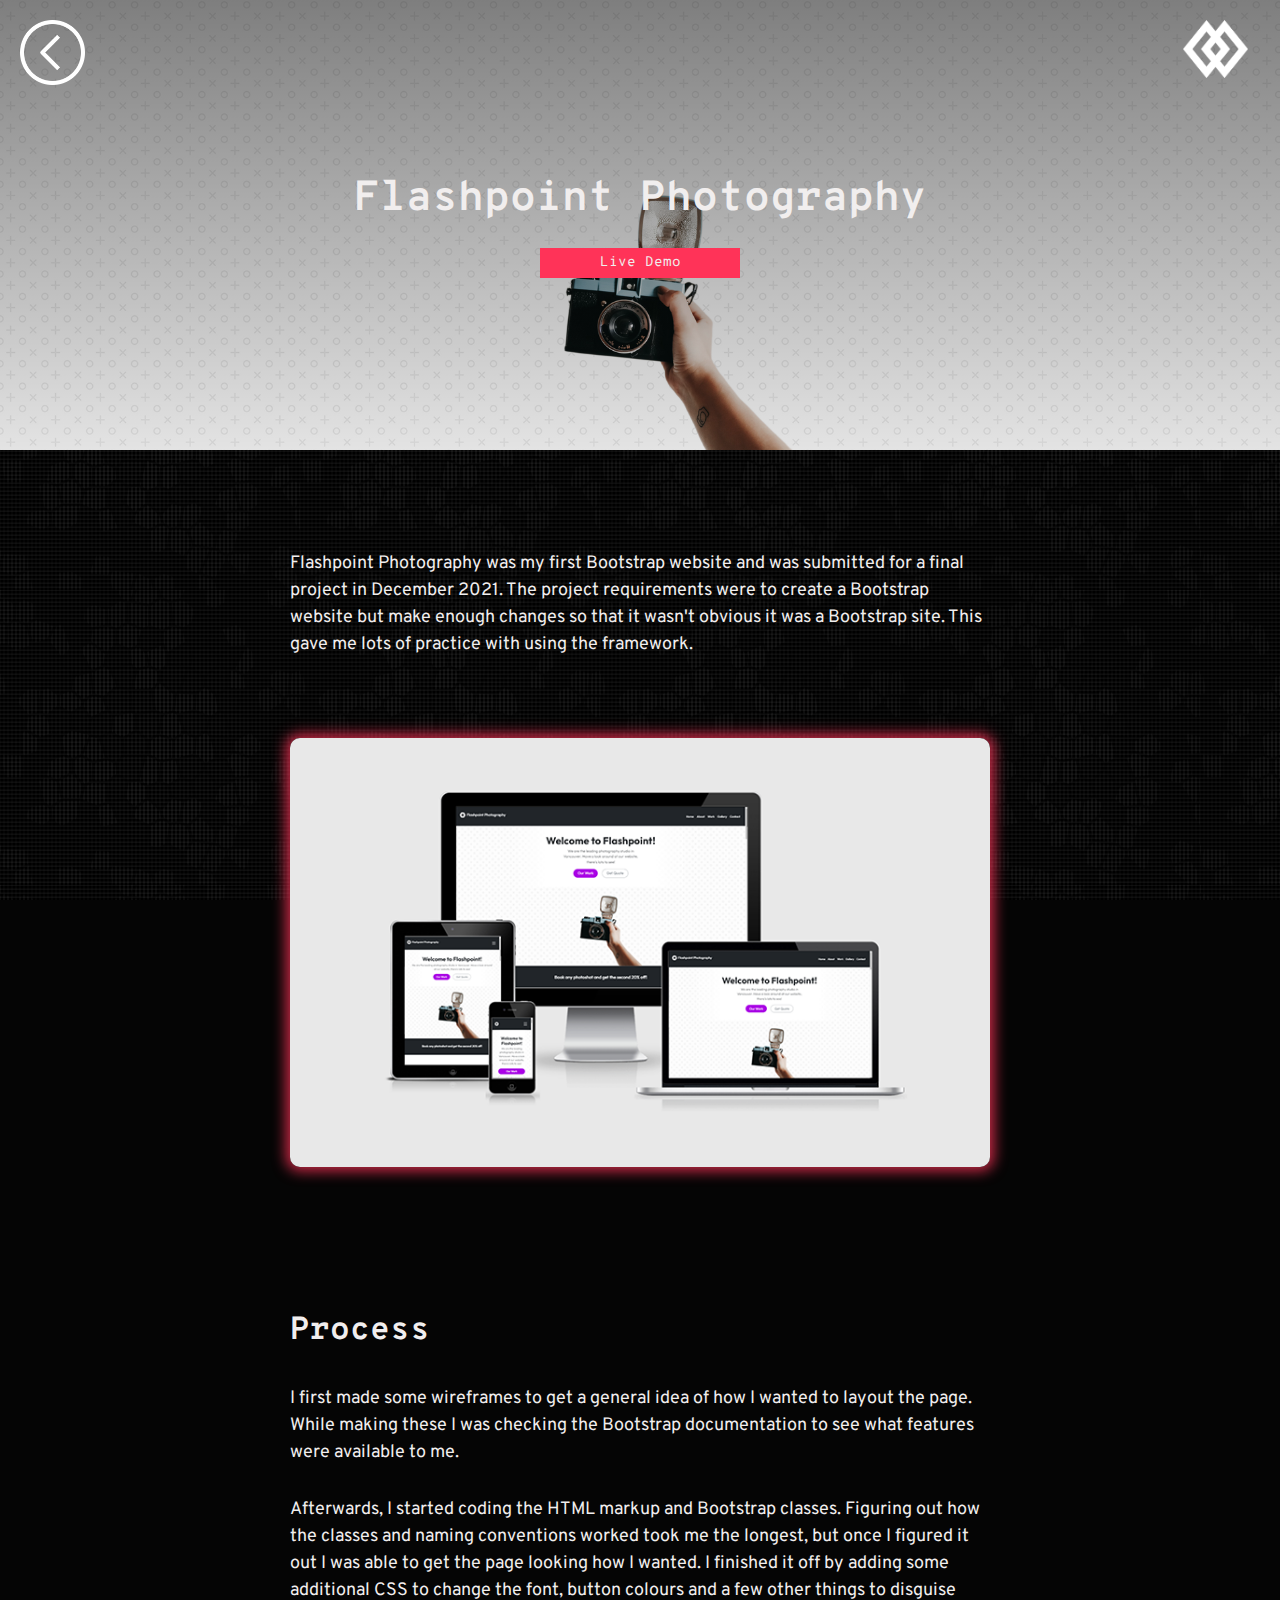
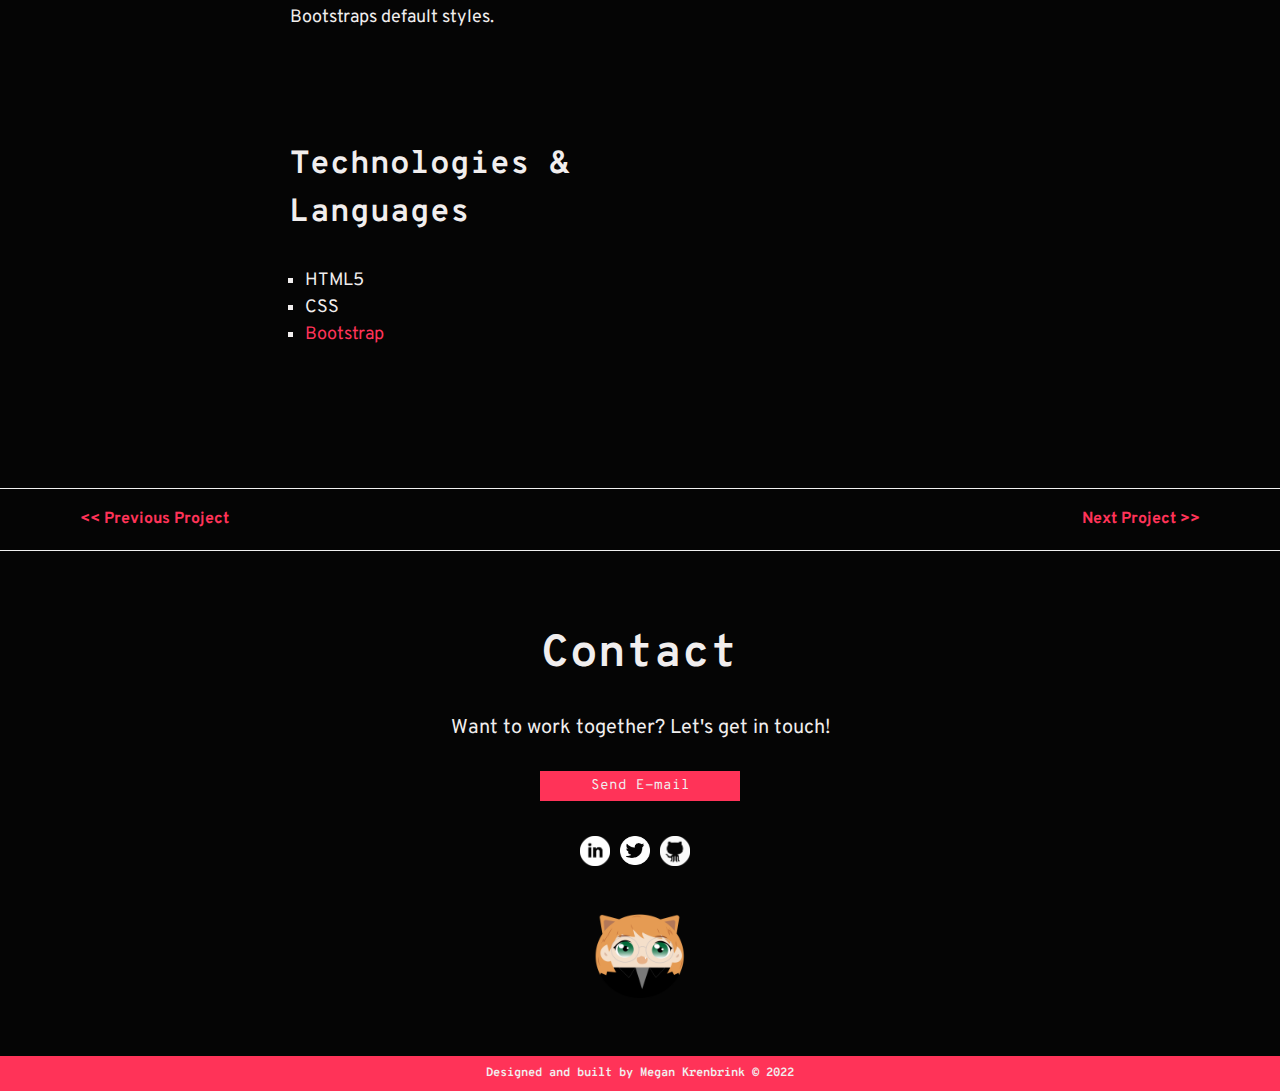
==== mywork-flashpoint.html @ 51a81c6c "initial files" ====
<!DOCTYPE html>
<html lang="en-CA">

<head>
  <meta charset="UTF-8">
  <meta name="viewport" content="width=device-width, initial-scale=1.0, shrink-to-fit=no, viewport-fit=cover">
  <meta name="robots" content="index,follow">
  <title>Megan Krenbrink Front-End Developer Portfolio | Flashpoint Photography Project</title>
  <meta name="description"
    content="Flashpoint Photography is a website built using the Bootstrap framework. BCIT New Media and Web Development 2022.">
  <!-- GOOGLE ANALYTICS -->
  <script async src="https://www.googletagmanager.com/gtag/js?id=G-JB4P8CZZ1B"></script>
  <script>
    window.dataLayer = window.dataLayer || [];
    function gtag() { dataLayer.push(arguments); }
    gtag('js', new Date());
    gtag('config', 'G-JB4P8CZZ1B');
  </script>
  <!--- GOOGLE FONTS -->
  <link rel="stylesheet"
    href="https://fonts.googleapis.com/css2?family=Overpass+Mono:wght@300;400;600;700&family=Overpass:ital,wght@0,100;0,200;0,300;0,400;0,600;0,700;0,800;0,900;1,100;1,200;1,300;1,400;1,600;1,700;1,800;1,900&display=swap">
  <!--- STYLESHEETS -->
  <link rel="stylesheet" href="styles/reset.css">
  <link rel="stylesheet" href="styles/main.css">
  <!-- FAVICON -->
  <link rel="shortcut icon" href="favicon.ico" type="image/x-icon">
</head>

<body>
  <div class="theme-wrapper">
    <section class="project-bnr flashpoint-bnr">
      <div class="project-bnr-container">
        <nav class="gn" role="navigation">
          <a class="gn-back" href="index.html#my-work" title="Back">
            <img src="images/left-chevron-white.png" alt="Left Arrow Icon">
          </a>
          <a class="gn-right" href="index.html" title="Home">
            <img src="images/logo_white.png" alt="Logo White">
          </a>
        </nav>
        <div class="project-bnr-content">
          <h1>Flashpoint Photography</h1>
          <a class="btn-2" href="https://megankrenbrink.com/flashpoint" target="blank"
            title="Flashpoint Photography Live Demo">Live Demo</a>
        </div>
      </div>
    </section>
    <main class="project-wrapper">
      <!-- PROJECT DETAILS -->
      <section>
        <div class="project">
          <div class="project-content">
            <div class="project-intro">
              <p>Flashpoint Photography was my first Bootstrap website and was submitted for a final project in December
                2021. The project requirements were to create a Bootstrap website but make enough changes so that it
                wasn't obvious it was a Bootstrap site. This gave me lots of practice with using the framework. </p>
              <img src="images/flashpoint-screens.png" alt="Flashpoint Screens">
            </div>
            <div class="project-process">
              <h2>Process</h2>
              <p>I first made some wireframes to get a general idea of how I wanted to layout the page. While making
                these I was checking the Bootstrap documentation to see what features were available to me.</p>
              <p>Afterwards, I started coding the HTML markup and Bootstrap classes. Figuring out how the classes and
                naming conventions worked took me the longest, but once I figured it out I was able to get the page
                looking how I wanted. I finished it off by adding some additional CSS to change the font, button colours
                and a few other things to disguise Bootstraps default styles.</p>
            </div>
            <div class="project-tech">
              <h2>Technologies &<br> Languages</h2>
              <ul>
                <li>HTML5</li>
                <li>CSS</li>
                <li><a class="link" href="https://getbootstrap.com/" target="_blank" title="Bootstrap Homepage">Bootstrap</a></li>
              </ul>
            </div>
          </div>
        </div>
      </section>
    </main>
    <!-- PROJECT NAVIGATION -->
    <section>
      <div class="project-nav">
        <a class="prev-project" href="mywork-wearit.html" title="Previous Project">
          << Previous Project</a>
            <a class="next-project" href="mywork-madcap.html" title="Next Project">Next Project >></a>
      </div>
    </section>
    <!--- CONTACT / FOOTER -->
    <section class="section-ftr" id="contact">
      <div class="contact">
        <h2>Contact</h2>
        <p>Want to work together? Let's get in touch!</p>
        <a class="btn-2" href="mailto:megan.krenbrink@gmail.com" title="Send E-mail">Send E-mail</a>
        <ul class="socials">
          <li>
            <a href="https://www.linkedin.com/in/megankrenbrink-developer/" target="_blank" title="LinkedIn">
              <img src="images/linkedin-logo-white.png" alt="LinkedIn Logo">
            </a>
          </li>
          <li>
            <a href="https://twitter.com/kebab_town" target="_blank" title="Twitter">
              <img src="images/twitter-logo-white.png" alt="Twitter Logo">
            </a>
          </li>
          <li>
            <a href="https://github.com/megbort" target="_blank" title="Github">
              <img src="images/github-logo-white.png" alt="Github Logo">
            </a>
          </li>
        </ul>
      </div>
      <div class="animeg">
        <img id="aniMeg" src="images/animeg_happy.png" alt="Anime Megan" onclick="changeMeg();">
      </div>
    </section>
  </div>
  <footer class="ftr">
    <h5>Designed and built by Megan Krenbrink &copy; 2022</h5>
  </footer>
  <!--- SCRIPTS -->
  <script src="https://cdnjs.cloudflare.com/ajax/libs/jquery/3.6.0/jquery.min.js"></script>
  <script src="scripts/main.js"></script>
</body>

</html>
---- styles/main.css ----
/***************************************************
  GLOBAL STYLES
****************************************************/
html {
  scroll-behavior: smooth;
  max-width: 100%;
  overflow-x: hidden;
}

body {
  margin: 0;
  background: #050505;
  color: #f1eeee;
  max-width: 100%;
  overflow-x: hidden;
  line-height: 1.3;
}

h1,h2,h3,h4,h5 {
  font-family: "Overpass Mono", Helvetica, sans-serif;
}

p,a,ul {
  font-family: Overpass, Helvetica, sans-serif;
}

a, a:active, a:focus{
  text-decoration: none;
  outline: none;
  -webkit-tap-highlight-color: transparent;
}

.section {
  padding: 50px 35px;
}

.btn-1 {
  font-family: "Overpass Mono", Helvetica, sans-serif;
  background-color: transparent;
  border: 1px solid #FF3358;
  color: #FF3358;
  font-size: 14px;
  padding: 5px;
  width: 100%;
  margin: 0 auto;
  display: block;
  text-align: center;
  cursor: pointer;
}

.btn-1:active {
  color: #f1eeee;
  background-color: #FF3358;
}

.btn-2 {
  font-family: "Overpass Mono", Helvetica, sans-serif;
  border: 1px solid #FF3358;
  color: #f1eeee;
  background-color: #FF3358;
  font-size: 14px;
  padding: 5px;
  width: 200px;
  margin: 0 auto;
  display: block;
  text-align: center;
  cursor: pointer;
}

.btn-2:active {
  background-color: transparent;
  border: 1px solid #FF3358;
  color: #FF3358;
}

.btn-3 {
  font-family: "Overpass Mono", Helvetica, sans-serif;
  border: 1px solid #FF3358;
  color: #f1eeee;
  background-color: #FF3358;
  font-size: 14px;
  padding: 8px;
  cursor: pointer;

}

.btn-3:active {
  background-color: transparent;
  border: 1px solid #FF3358;
  color: #FF3358;
}

.link {
  color: #FF3358;
}

.link:hover {
  text-decoration: underline;
}

.socials {
  display: flex;
  justify-content: center;
}

.socials img {
  width: 40px;
  padding: 15px 10px 0 0;
}

.socials img:hover{
  filter: invert(50%) sepia(62%) saturate(6234%) hue-rotate(330deg) brightness(100%) contrast(100%);
}
/***************************************************
  HEADER & NAVIGATION
****************************************************/
nav {
  height: auto;
  margin: 0;
  z-index: 100;
  -webkit-tap-highlight-color: transparent;
}

.gn {
  display: flex;
  justify-content: space-between;
  padding: 10px 20px;
  width: 100vw;
  z-index: 1000;
}

.gn-left img {
  width: 50px;
}

.gn-right img {
  width: 50px;
  margin: 10px 5px 0px 0px;
}

.gn-back img {
  width: 50px;
  margin-top: 10px;
}

.gn-back img:hover {
  filter: invert(50%) sepia(62%) saturate(6234%) hue-rotate(330deg) brightness(100%) contrast(100%);
}

.sidepanel  {
  width: 0;
  position: fixed;
  z-index: 1000;
  height: 300px;
  top: 0;
  left: 0;
  background-color: rgb(26, 26, 26);
  overflow-x: hidden;
  padding-top: 55px;
  transition: 1.0s;
  white-space: nowrap;
  border-radius: 0 20px 20px 0;
}
  
.sidepanel a {
  padding: 8px 8px 8px 32px;
  text-decoration: none;
  font-size: 26px;
  color: #f1eeee;
  display: block;
  transition: 0.3s;
}
  
.sidepanel a:hover {
  color: #FF3358;
}
  
.sidepanel .closebtn {
  position: absolute;
  top: 0;
  right: 5px;
  font-size: 36px;
}

.sidepanel .closebtn:hover {
  cursor: pointer;
}
  
.openbtn {
  font-size: 40px;
  cursor: pointer;
  background-color: transparent;
  color: white;
  border: none;
}

.openbtn:hover {
  color: #FF3358;
  transition: 0.3s;
}
/***************************************************
  HOME BANNER
****************************************************/
.bg-centre {
  background-size: cover;
  background-repeat: no-repeat;
  background-position: bottom;
  background-image: url(../images/grid-bg.jpg);
}

.bg-img-home {
  height: 95vh;
  position: relative;
}

.home-bnr-content {
  display: flex;
  flex-direction: column;
  height: 75vh;
  justify-content: center;
  align-items: center;
}

.bnr-text {
  text-align: center;
  z-index: 100;
  padding: 0px 10px;
}

.bnr-text h1 {
  font-size: 44px;
}

.bnr-text h2 {
  font-size: 18px;
  padding-bottom: 15px;
}

.bnr-text p {
  font-size: 14px;
}

.circle {
  position: absolute;
  background-color: #050505;
  border-radius: 50%;
}

.circle img {
  opacity: .25;
  max-width: 450px;
}

.down-arrow {
  position: absolute;
  top: 90%;
}

.down-arrow img {
  width: 45px;
  opacity: .80;
}

/***************************************************
  MY WORK HOME
****************************************************/
.work {
  background-image: url(../images/dark_mosaic.png);
  background-attachment: fixed;
}

.my-work h2 {
  font-size: 30px;
  padding-bottom: 30px;
}

.my-work span {
  color: #FF3358;
  text-decoration: underline;
}

.button-group {
  margin: 10px;
}

.work-card {
  display: flex;
  flex-direction: column;
  justify-content: space-between;
  box-shadow: 0px 0px 7px 2px rgba(255,51,88,0.8);
  background: #050505;
  border-radius: 10px;
  transition: 0.3s;
  width: 250px;
  height: 280px;
  margin: 12px;
}

.work-card:hover {
  box-shadow: 0px 0px 14px 4px rgba(255,51,88,0.8);
}

.work-card img {
  max-width: 100%;
  border-radius: 10px 10px 0px 0px;
}

.work-card-text {
  padding: 15px 20px;
}

.work-card h3 {
  font-size: 15px;
  padding-bottom: 15px;
}

.work-card p {
  color: #f1eeee;
  font-size: 12px;
  padding-bottom: 15px;
}

.button {
  font-family: "Overpass Mono", Helvetica, sans-serif;
  border: none;
  color: #f1eeee;
  background-color: #FF3358;
  font-size: 12px;
  padding: 5px 10px;
  margin-bottom: 5px;
  text-align: center;
  transition: 0.3s;
}

.button:active,
.button.is-checked {
  background-color: #f1eeee;
  color: #FF3358;
}

/***************************************************
  ABOUT ME
****************************************************/
.about {
  background-color: #0f0f0f;
}

.about-me {
  display: flex;
  flex-direction: column-reverse;
  align-items: center;
  justify-content: center;
  max-width: 850px;
  margin: 0 auto;
}

.about-me-pic img {
  width: 250px;
  margin-top: 50px;
}

.about-me-text h2 {
  font-size: 30px;
  padding-bottom: 30px;
}

.about-me-text p {
  font-size: 16px;
  padding-bottom: 20px;
}

#more {
  display: none;
}

/***************************************************
  CONTACT ME // FOOTER
****************************************************/
.section-ftr {
  padding: 50px;
}

.contact {
  display: flex;
  flex-direction: column;
  text-align: center;
  padding-bottom: 30px;
  margin-top: 25px;
}

.contact h2 {
  font-size: 30px;
  padding-bottom: 30px;
}

.ftr-btn {
  width: 200px;
  margin: 0 auto;
}

.contact p {
  font-size: 20px;
  padding-bottom: 30px;
}

.animeg {
  text-align: center;
  padding-top: 10px;
  cursor: pointer;
  -webkit-tap-highlight-color: transparent;
}

.animeg img {
  width: 100px;
}

.contact .socials {
  padding-top: 20px;
}

.ftr {
  text-align: center;
  padding: 10px;
  font-size: 12px;
  background-color: #FF3358;
}

/***************************************************
  PROJECT BANNERS
****************************************************/
.responsive-layout {
  background-image: linear-gradient(0deg, rgba(0,0,0,0.15) 0%, rgba(0,0,0,.80) 100%), url('../images/responsive-card-banner.jpg');
}
.wearit-bnr {
  background-image: linear-gradient(0deg, rgba(0,0,0,0.10) 0%, rgba(0,0,0,.50) 100%), url('../images/wearit-banner.jpg');
}
.ball-bnr {
  background-image: linear-gradient(0deg, rgba(0,0,0,0.10) 0%, rgba(0,0,0,.50) 100%), url('../images/8ball-banner.jpg');
}
.madcap-bnr {
  background-image: linear-gradient(0deg, rgba(0,0,0,0.10) 0%, rgba(0,0,0,.50) 100%), url('../images/madcap-banner.png');
}
.calculator-bnr {
  background: linear-gradient(0deg, rgba(1,167,194,0.90) 0%, rgba(1,167,194,.50) 100%);
}
.weather-bnr {
  background-image: linear-gradient(0deg, rgba(0,0,0,0.10) 0%, rgba(0,0,0,.20) 100%), url('../images/wetaher-banner.jpg');
}
.flashpoint-bnr {
  background-image: linear-gradient(0deg, rgba(0,0,0,0.10) 0%, rgba(0,0,0,.50) 100%), url('../images/flashpoint-banner.png');
}
.phpyearbook-bnr {
  background: linear-gradient(180deg, rgba(42,9,68,1) 0%, rgba(153,66,244,1) 100%);
}
/***************************************************
  PROJECT PAGES
****************************************************/
.project-wrapper {
  background: url('../images/dark_mosaic.png');
  background-attachment: fixed;
}

.project-bnr {
  height: 450px;
  background-position: center;
  background-repeat: no-repeat;
  background-size: cover;
  position: relative;
}

.project-bnr-container {
  position: absolute;
  width: auto;
}

.project-bnr-content {
  margin-top: 78px;
  text-align: center;
  padding: 0px 20px;
}

.project-bnr-content h1 {
  font-size: 36px;
  padding-bottom: 20px;
}

.project {
  padding: 80px 40px;
  line-height: 1.5;
  max-width: 650px;
  margin: 0 auto;
}

.project h2 {
  font-size: 22px;
  padding-bottom: 20px;
}

.project-intro {
  padding-bottom: 80px;
}

.project-intro p {
  padding-bottom: 60px;
  font-size: 14px;
}

.project ul {
  font-size: 14px;
}

.project img {
  max-width: 100%;
  border-radius: 10px;
  box-shadow: 0px 0px 14px 4px rgba(255,51,88,0.8);
  margin-bottom: 60px;
}

.project-process {
  padding-bottom: 80px;
}

.project-process p {
  padding-bottom: 20px;
  font-size: 14px;
}

.project-tech {
  padding-bottom: 40px;
}

.project-tech ul {
  list-style-type: square;
  padding-left: 15px;
}

.project-nav {
  display: flex;
  justify-content: space-between;
  padding: 20px;
  border-bottom: 1px solid #f1f1f1;
  border-top: 1px solid #f1f1f1;
}

.project-nav a {
  color: #FF3358;
  font-size: 14px;
  transition: 0.3s;
  font-weight: 700;
}

.project-nav a:hover {
  color: #991f36;
}
/***************************************************
****************************************************
****************************************************
  MEDIA QUERIES
****************************************************
****************************************************
****************************************************/
@media (max-width:281px) {
  .section {
    padding: 20px 10px;
  }
}
@media (min-width:400px) {
  .section {
    padding: 80px;
  }
}
@media (min-width:576px) {
  .bg-img-home {
    height: 100vh;
  }
  .section {
    padding: 100px;
  }
  .my-work h2 {
    font-size: 35px;
  }
}
@media (min-width:768px) {
  .gn img {
    width: 65px;
  }
  .gn-right img {
    margin-right: 12px;
  }
  .btn-1 {
    transition: 0.5s;
  }
  .btn-1:hover {
    color: #f1eeee;
    background-color: #FF3358;
  }
  .btn-2 {
    transition: 0.5s;
  }
  .btn-2:hover {
    background-color: transparent;
    border: 1px solid #FF3358;
    color: #FF3358;
  }
  .btn-3 {
    transition: 0.5s;
  }
  .btn-3:hover {
    background-color: transparent;
    border: 1px solid #FF3358;
    color: #FF3358;
  }
  .my-work {
    max-width: 760px;
    margin: 0 auto;
  }
  .my-work h2 {
    font-size: 40px;
    padding-bottom: 80px;
  }
  .about-me {
    flex-direction: row;
  }
  .about-me-pic img {
    padding-right: 30px;
    padding-bottom: 0;
    margin-top: 0;
  }
  .project p,.project ul {
    font-size: 16px;
  }
  .project h2 {
    font-size: 32px;
    padding-bottom: 30px;
  }
  .project-nav {
    padding: 20px 40px;
  }
}
@media (min-width:992px) {
  .sidepanel {
    height: 400px;
  } 
  .sidepanel a {
    padding: 20px 8px 8px 45px;
    font-size: 30px;
  }
  .circle {
    left: 100px;
  }
  .bnr-text {
    text-align: left;
    width: 600px;
    padding-left: 175px;
    z-index: 100;
  }
  .left {
    justify-content: flex-start;
  }
  .home-bnr-content h1 {
    font-size: 80px;
  }
  .my-work {
    max-width: 900px;
  }
  .my-work h2 {
    font-size: 44px;
  }
  .contact h2 {
    font-size: 45px;
  }
}
@media (min-width:1200px) {
  .home-bnr-content h1 {
    font-size: 80px;
  }
  .bnr-text p {
    font-size: 22px;
  }
  .circle {
    left: 200px;
  }
  .section.work {
    padding: 100px;
  }
  .about-me-pic img {
    width: 400px;
    padding-right: 80px;
  }
  .my-work {
    max-width: 1100px;
    padding-bottom: 100px;
  }
  .my-work h2 {
    font-size: 50px;
  }
  .project-bnr-content h1 {
    font-size: 42px;
  }
  .project {
    max-width: 700px;
    padding: 100px 0px;
  }
  .project p,.project ul {
    font-size: 18px;
  }
  .project-intro p {
    padding-bottom: 80px;
  }
  .project-intro {
    padding-bottom: 80px;
  }
  .project-process {
    padding-bottom: 80px;
  }
  .project-process p {
    padding-bottom: 30px;
  }
  .project-nav {
    padding: 20px 80px;
  }
  .project-nav a {
    font-size: 16px;
  }
}
@media (min-width:1500px) {
  .circle {
    left: 400px;
  }
  .project-bnr-content h1 {
    font-size: 48px;
  }
}
@media (min-width:1920px) {
  .circle {
    left: 500px;
  }
}
@media (min-width:2000px) {
  .circle {
    left: 700px;
  }
}
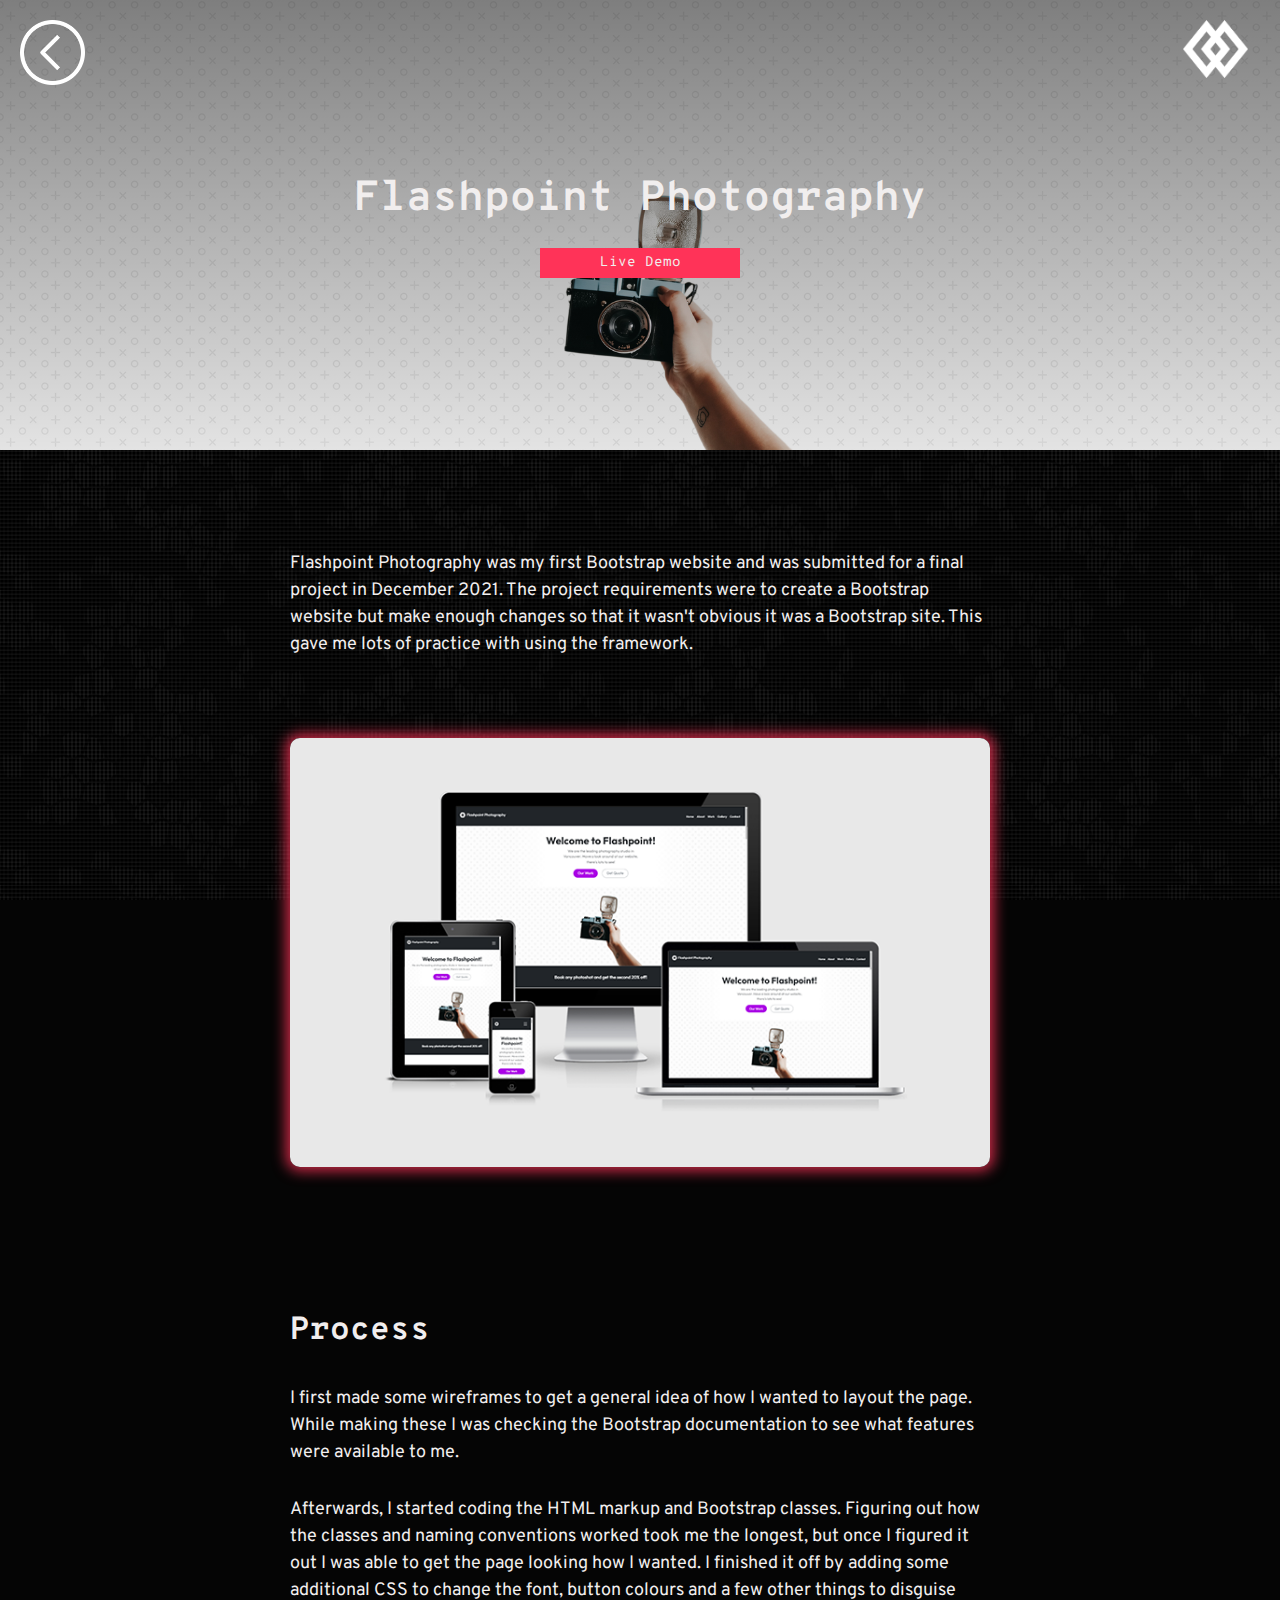
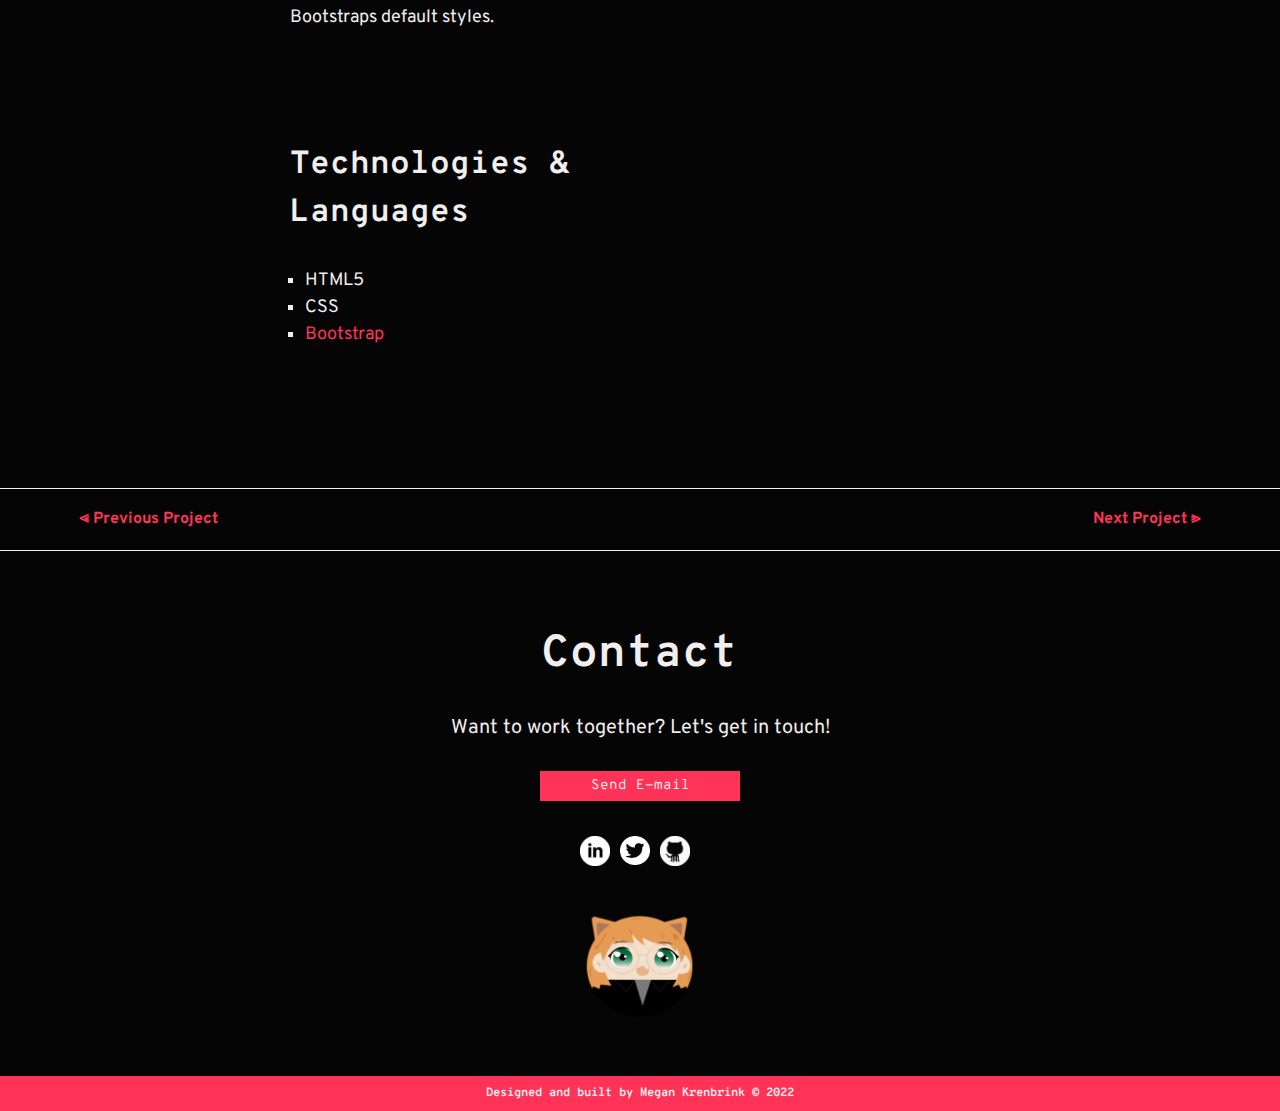
==== commit 0cc41aa2: "more presenting dat updates" ====
--- a/mywork-flashpoint.html
+++ b/mywork-flashpoint.html
@@ -30,7 +30,7 @@
   <div class="theme-wrapper">
     <section class="project-bnr flashpoint-bnr">
       <div class="project-bnr-container">
-        <nav class="gn" role="navigation">
+        <nav class="gn">
           <a class="gn-back" href="index.html#my-work" title="Back">
             <img src="images/left-chevron-white.png" alt="Left Arrow Icon">
           </a>
@@ -70,7 +70,8 @@
               <ul>
                 <li>HTML5</li>
                 <li>CSS</li>
-                <li><a class="link" href="https://getbootstrap.com/" target="_blank" title="Bootstrap Homepage">Bootstrap</a></li>
+                <li><a class="link" href="https://getbootstrap.com/" target="_blank"
+                    title="Bootstrap Homepage">Bootstrap</a></li>
               </ul>
             </div>
           </div>
@@ -78,13 +79,10 @@
       </section>
     </main>
     <!-- PROJECT NAVIGATION -->
-    <section>
-      <div class="project-nav">
-        <a class="prev-project" href="mywork-wearit.html" title="Previous Project">
-          << Previous Project</a>
-            <a class="next-project" href="mywork-madcap.html" title="Next Project">Next Project >></a>
-      </div>
-    </section>
+    <div class="project-nav">
+      <a class="prev-project" href="mywork-wearit.html" title="Previous Project">&LessLess; Previous Project</a>
+      <a class="next-project" href="mywork-madcap.html" title="Next Project">Next Project &GreaterGreater;</a>
+    </div>
     <!--- CONTACT / FOOTER -->
     <section class="section-ftr" id="contact">
       <div class="contact">
--- a/styles/main.css
+++ b/styles/main.css
@@ -30,8 +30,13 @@
   -webkit-tap-highlight-color: transparent;
 }
 
+hr {
+  color: #FF3358;
+  opacity: 0.60;
+}
+
 .section {
-  padding: 50px 35px;
+  padding: 50px 20px;
 }
 
 .btn-1 {
@@ -231,13 +236,12 @@
   font-size: 44px;
 }
 
-.bnr-text h2 {
-  font-size: 18px;
-  padding-bottom: 15px;
-}
-
-.bnr-text p {
-  font-size: 14px;
+.bnr-text span {
+  color: #FF3358;
+}
+
+.bnr-text h4 {
+  font-size: 16px;
 }
 
 .circle {
@@ -247,7 +251,7 @@
 }
 
 .circle img {
-  opacity: .25;
+  opacity: .35;
   max-width: 450px;
 }
 
@@ -267,6 +271,10 @@
 .work {
   background-image: url(../images/dark_mosaic.png);
   background-attachment: fixed;
+}
+
+.my-work {
+  max-width: 1150px;
 }
 
 .my-work h2 {
@@ -352,6 +360,7 @@
   justify-content: center;
   max-width: 850px;
   margin: 0 auto;
+  padding: 0px 20px;
 }
 
 .about-me-pic img {
@@ -411,7 +420,7 @@
 }
 
 .animeg img {
-  width: 100px;
+  width: 120px;
 }
 
 .contact .socials {
@@ -566,18 +575,12 @@
 }
 @media (min-width:400px) {
   .section {
-    padding: 80px;
+    padding: 60px;
   }
 }
 @media (min-width:576px) {
   .bg-img-home {
     height: 100vh;
-  }
-  .section {
-    padding: 100px;
-  }
-  .my-work h2 {
-    font-size: 35px;
   }
 }
 @media (min-width:768px) {
@@ -611,12 +614,11 @@
     color: #FF3358;
   }
   .my-work {
-    max-width: 760px;
     margin: 0 auto;
   }
   .my-work h2 {
     font-size: 40px;
-    padding-bottom: 80px;
+    padding-bottom: 60px;
   }
   .about-me {
     flex-direction: row;
@@ -650,7 +652,7 @@
   }
   .bnr-text {
     text-align: left;
-    width: 600px;
+    width: 620px;
     padding-left: 175px;
     z-index: 100;
   }
@@ -660,40 +662,30 @@
   .home-bnr-content h1 {
     font-size: 80px;
   }
-  .my-work {
-    max-width: 900px;
+  .bnr-text h4 {
+    font-size: 20px;
   }
   .my-work h2 {
-    font-size: 44px;
+    font-size: 48px;
+  }
+  .work-card {
+    margin: 15px;
   }
   .contact h2 {
     font-size: 45px;
   }
 }
 @media (min-width:1200px) {
-  .home-bnr-content h1 {
-    font-size: 80px;
-  }
-  .bnr-text p {
-    font-size: 22px;
-  }
   .circle {
     left: 200px;
   }
-  .section.work {
-    padding: 100px;
+  .section {
+    padding: 150px;
   }
   .about-me-pic img {
     width: 400px;
     padding-right: 80px;
   }
-  .my-work {
-    max-width: 1100px;
-    padding-bottom: 100px;
-  }
-  .my-work h2 {
-    font-size: 50px;
-  }
   .project-bnr-content h1 {
     font-size: 42px;
   }
@@ -741,5 +733,10 @@
     left: 700px;
   }
 }
-
-
+@media (min-width:3000px) {
+  .circle {
+    left: 1400px;
+  }
+}
+
+
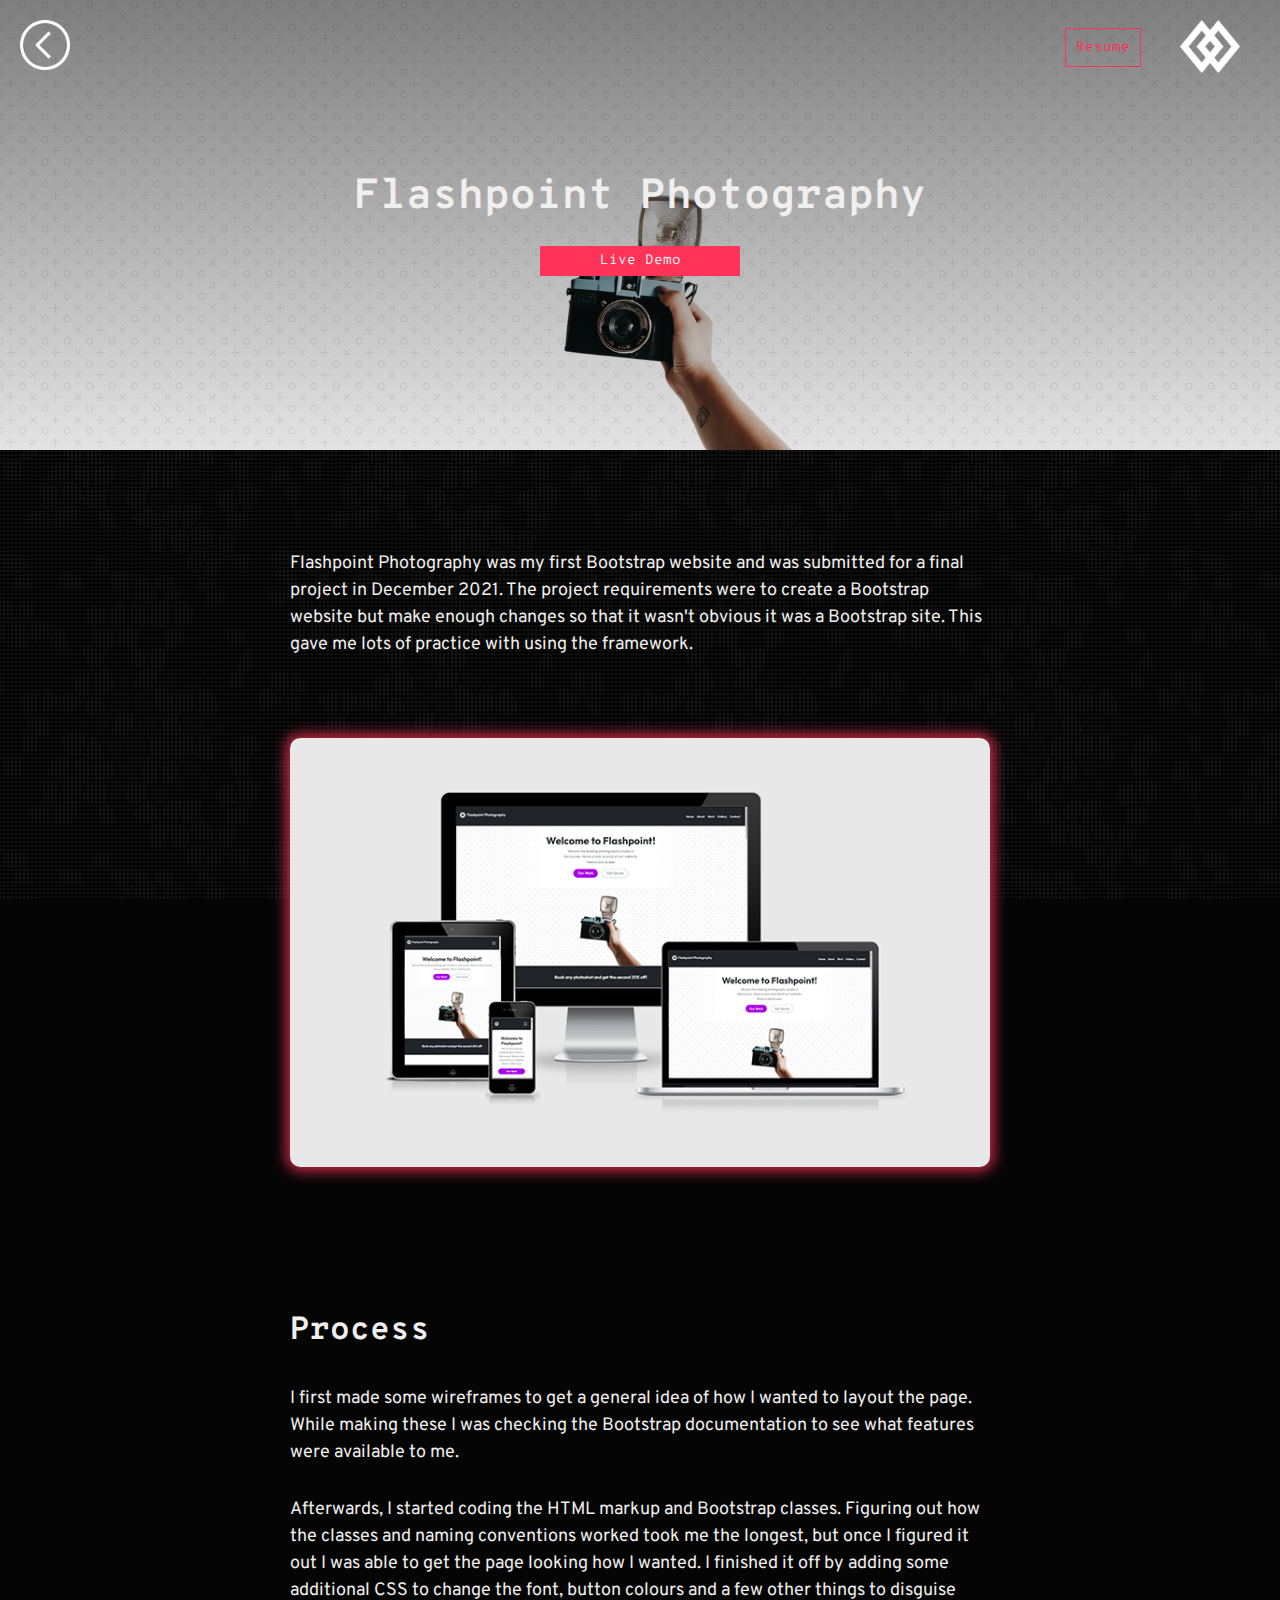
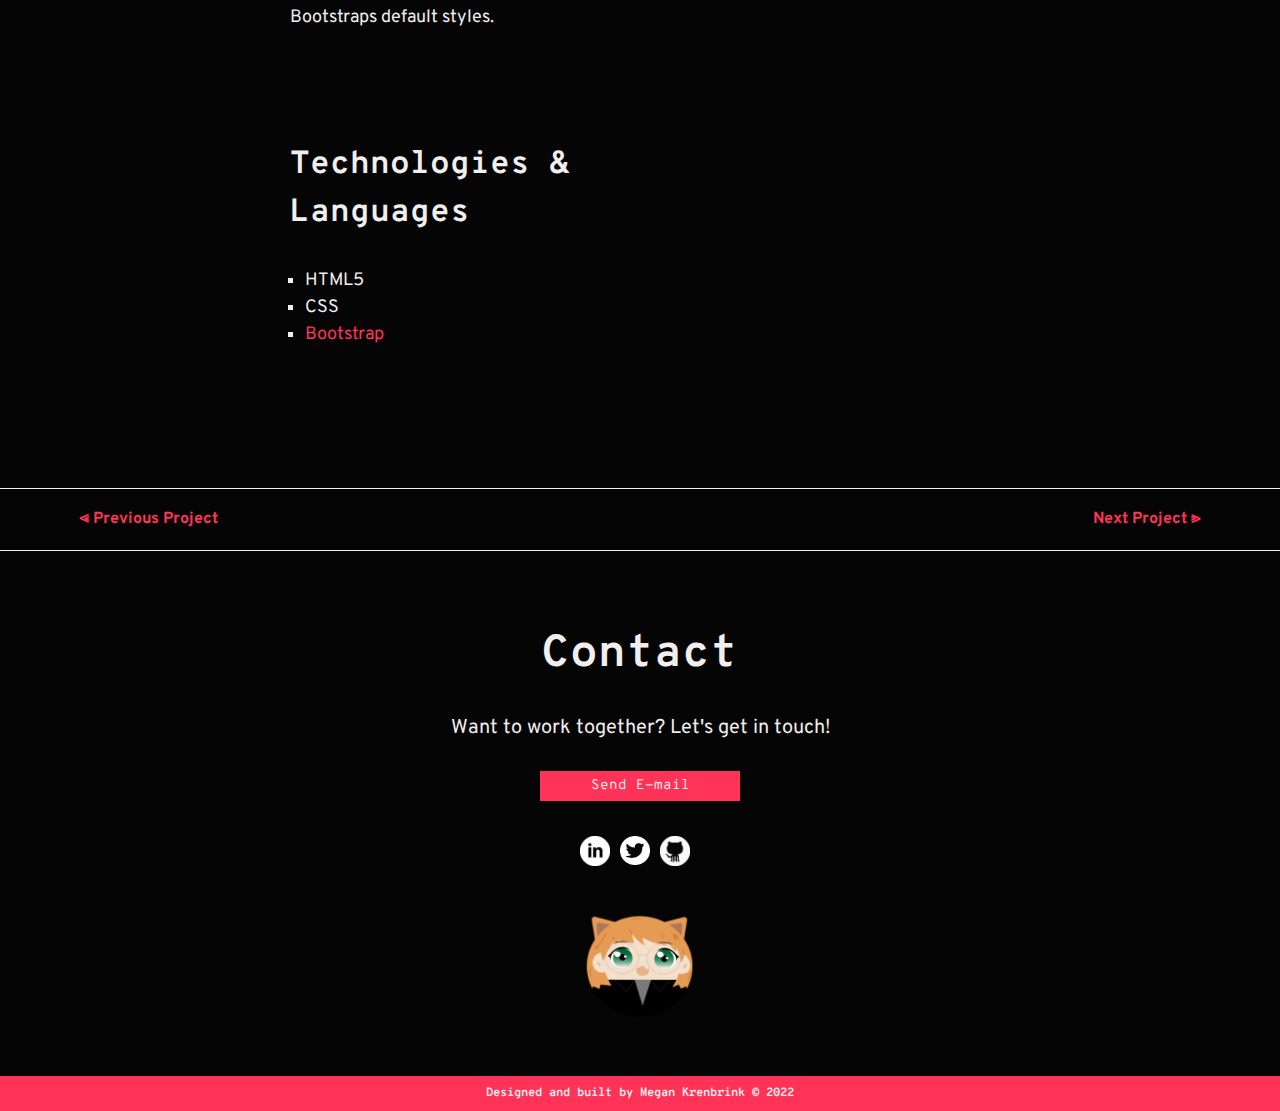
==== commit 711c666d: "add resume to nav & add og meta tags" ====
--- a/mywork-flashpoint.html
+++ b/mywork-flashpoint.html
@@ -6,8 +6,15 @@
   <meta name="viewport" content="width=device-width, initial-scale=1.0, shrink-to-fit=no, viewport-fit=cover">
   <meta name="robots" content="index,follow">
   <title>Megan Krenbrink Front-End Developer Portfolio | Flashpoint Photography Project</title>
+  <!-- META TAGS -->
   <meta name="description"
     content="Flashpoint Photography is a website built using the Bootstrap framework. BCIT New Media and Web Development 2022.">
+  <meta name="og:title" content="Megan Krenbrink Front-End Developer Portfolio | Flashpoint Photography Project">
+  <meta name="og:site_name" content="Megan Krenbrink Portfolio">
+  <meta name="og:description"
+      content="Flashpoint Photography is a website built using the Bootstrap framework. BCIT New Media and Web Development 2022.">
+  <meta name="og:url" content="https://megankrenbrink.com">
+  <meta name="og:image" content="images/megan-profile.png">
   <!-- GOOGLE ANALYTICS -->
   <script async src="https://www.googletagmanager.com/gtag/js?id=G-JB4P8CZZ1B"></script>
   <script>
@@ -34,9 +41,13 @@
           <a class="gn-back" href="index.html#my-work" title="Back">
             <img src="images/left-chevron-white.png" alt="Left Arrow Icon">
           </a>
-          <a class="gn-right" href="index.html" title="Home">
-            <img src="images/logo_white.png" alt="Logo White">
-          </a>
+          <div class="gn-right">
+            <a class="resume btn-4" href="resources/megan-krenbrink-resume.pdf" target="_blank"
+              title="Megan Krenbrink Resume">Resume</a>
+            <a class="gn-right" href="index.html" title="Home">
+              <img src="images/logo_white.png" alt="Logo White">
+            </a>
+          </div>
         </nav>
         <div class="project-bnr-content">
           <h1>Flashpoint Photography</h1>
--- a/styles/main.css
+++ b/styles/main.css
@@ -95,6 +95,24 @@
   color: #FF3358;
 }
 
+.btn-4 {
+  font-family: "Overpass Mono", Helvetica, sans-serif;
+  background-color: transparent;
+  border: 1px solid #FF3358;
+  color: #FF3358;
+  font-size: 14px;
+  padding: 10px;
+  width: 100%;
+  margin: 0 auto;
+  text-align: center;
+  cursor: pointer;
+}
+
+.btn-4:hover {
+  color: #f1eeee;
+  background-color: #FF3358;
+}
+
 .link {
   color: #FF3358;
 }
@@ -138,13 +156,17 @@
   width: 50px;
 }
 
+.gn-right {
+  margin: 10px 0px;
+}
+
 .gn-right img {
   width: 50px;
-  margin: 10px 5px 0px 0px;
+  margin-left: 25px;
 }
 
 .gn-back img {
-  width: 50px;
+  width: 45px;
   margin-top: 10px;
 }
 
@@ -162,7 +184,7 @@
   background-color: rgb(26, 26, 26);
   overflow-x: hidden;
   padding-top: 55px;
-  transition: 1.0s;
+  transition: 0.6s;
   white-space: nowrap;
   border-radius: 0 20px 20px 0;
 }
@@ -252,7 +274,7 @@
 
 .circle img {
   opacity: .35;
-  max-width: 450px;
+  max-width: 420px;
 }
 
 .down-arrow {
@@ -358,9 +380,9 @@
   flex-direction: column-reverse;
   align-items: center;
   justify-content: center;
-  max-width: 850px;
+  max-width: 1000px;
   margin: 0 auto;
-  padding: 0px 20px;
+  padding: 0px 40px;
 }
 
 .about-me-pic img {
@@ -570,25 +592,27 @@
 ****************************************************/
 @media (max-width:281px) {
   .section {
-    padding: 20px 10px;
-  }
-}
-@media (min-width:400px) {
+    padding: 40px 5px;
+  }
+}
+@media (min-width:768px) {
+  .bg-img-home {
+    height: 100vh;
+  }
   .section {
     padding: 60px;
   }
-}
-@media (min-width:576px) {
-  .bg-img-home {
-    height: 100vh;
-  }
-}
-@media (min-width:768px) {
-  .gn img {
-    width: 65px;
-  }
-  .gn-right img {
-    margin-right: 12px;
+  .gn-back img {
+    width: 50px;
+  }
+  .gn-right img, .gn-left img {
+    width: 60px;
+  }
+  .gn-right {
+    margin: 10px;
+  }
+  .gn-left {
+    margin-top: 5px;
   }
   .btn-1 {
     transition: 0.5s;
@@ -618,7 +642,7 @@
   }
   .my-work h2 {
     font-size: 40px;
-    padding-bottom: 60px;
+    padding-bottom: 55px;
   }
   .about-me {
     flex-direction: row;
@@ -660,7 +684,7 @@
     justify-content: flex-start;
   }
   .home-bnr-content h1 {
-    font-size: 80px;
+    font-size: 60px;
   }
   .bnr-text h4 {
     font-size: 20px;
@@ -730,7 +754,7 @@
 }
 @media (min-width:2000px) {
   .circle {
-    left: 700px;
+    left: 600px;
   }
 }
 @media (min-width:3000px) {
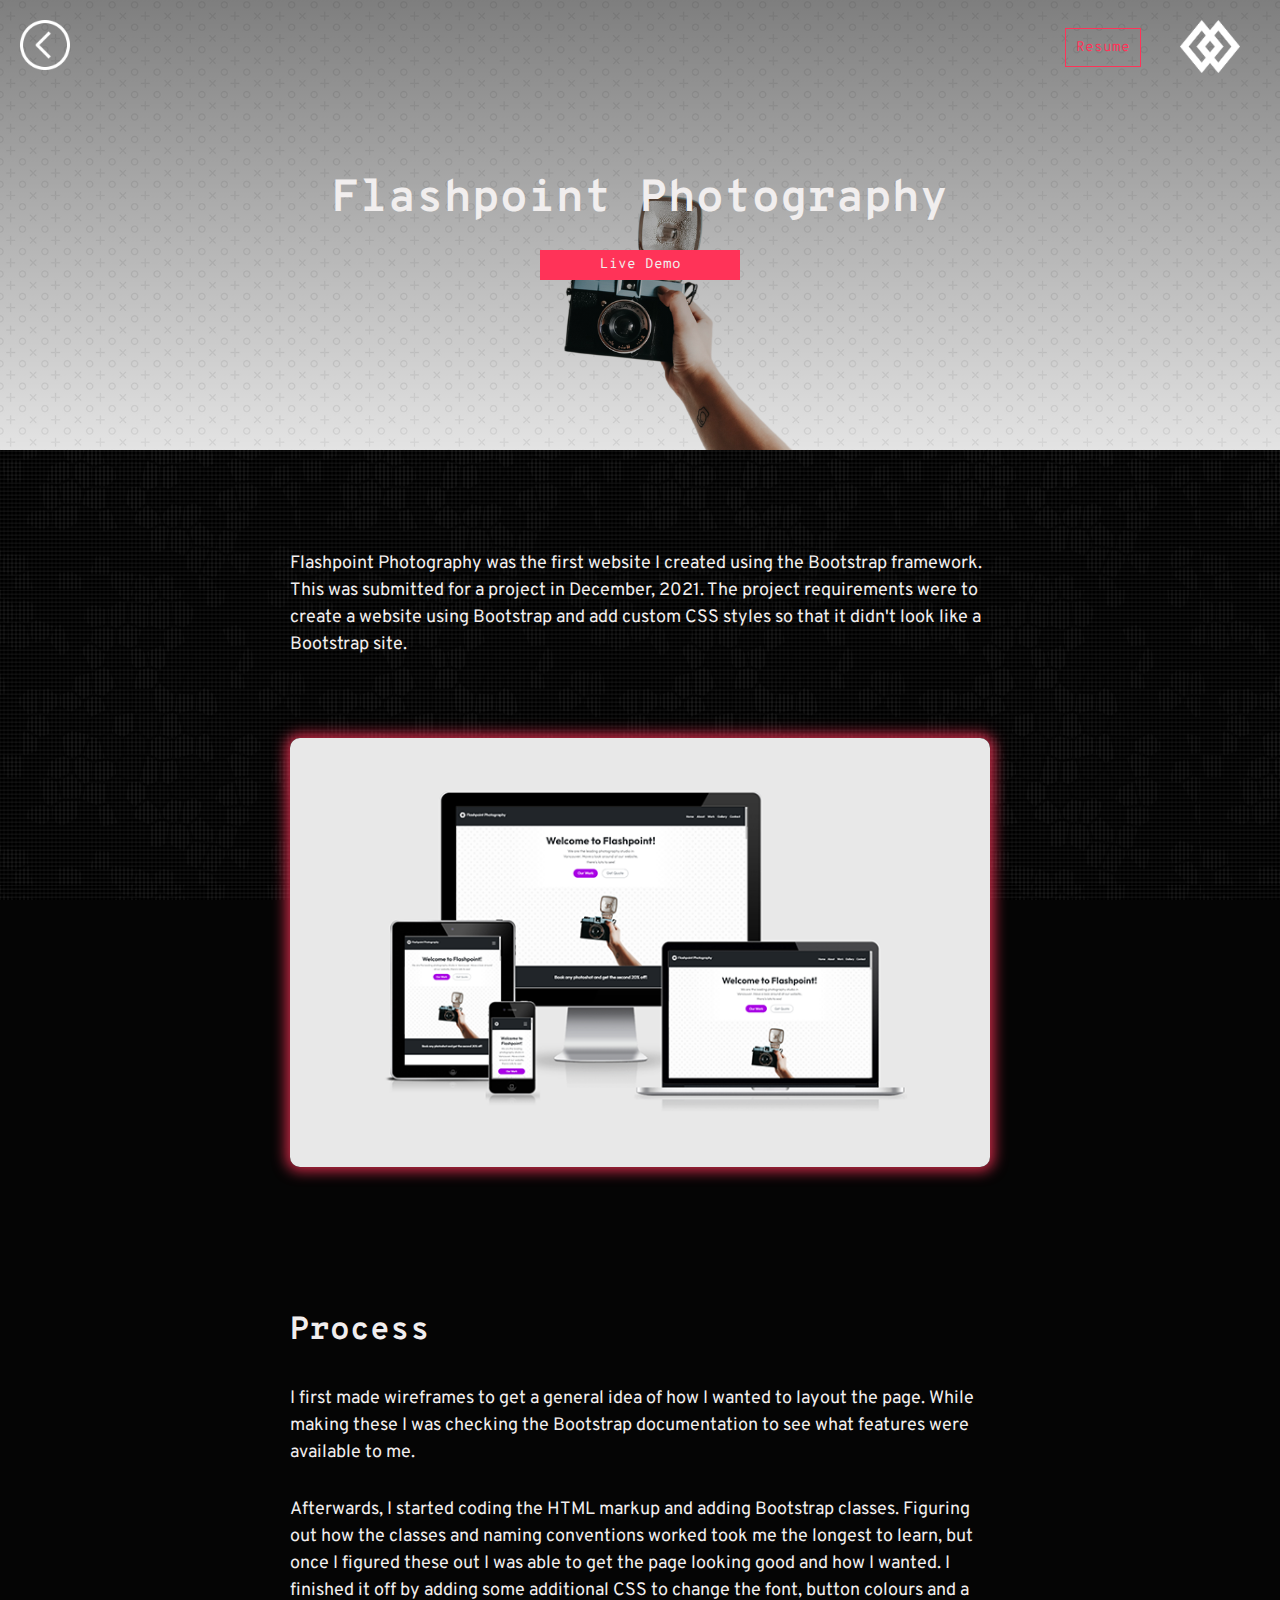
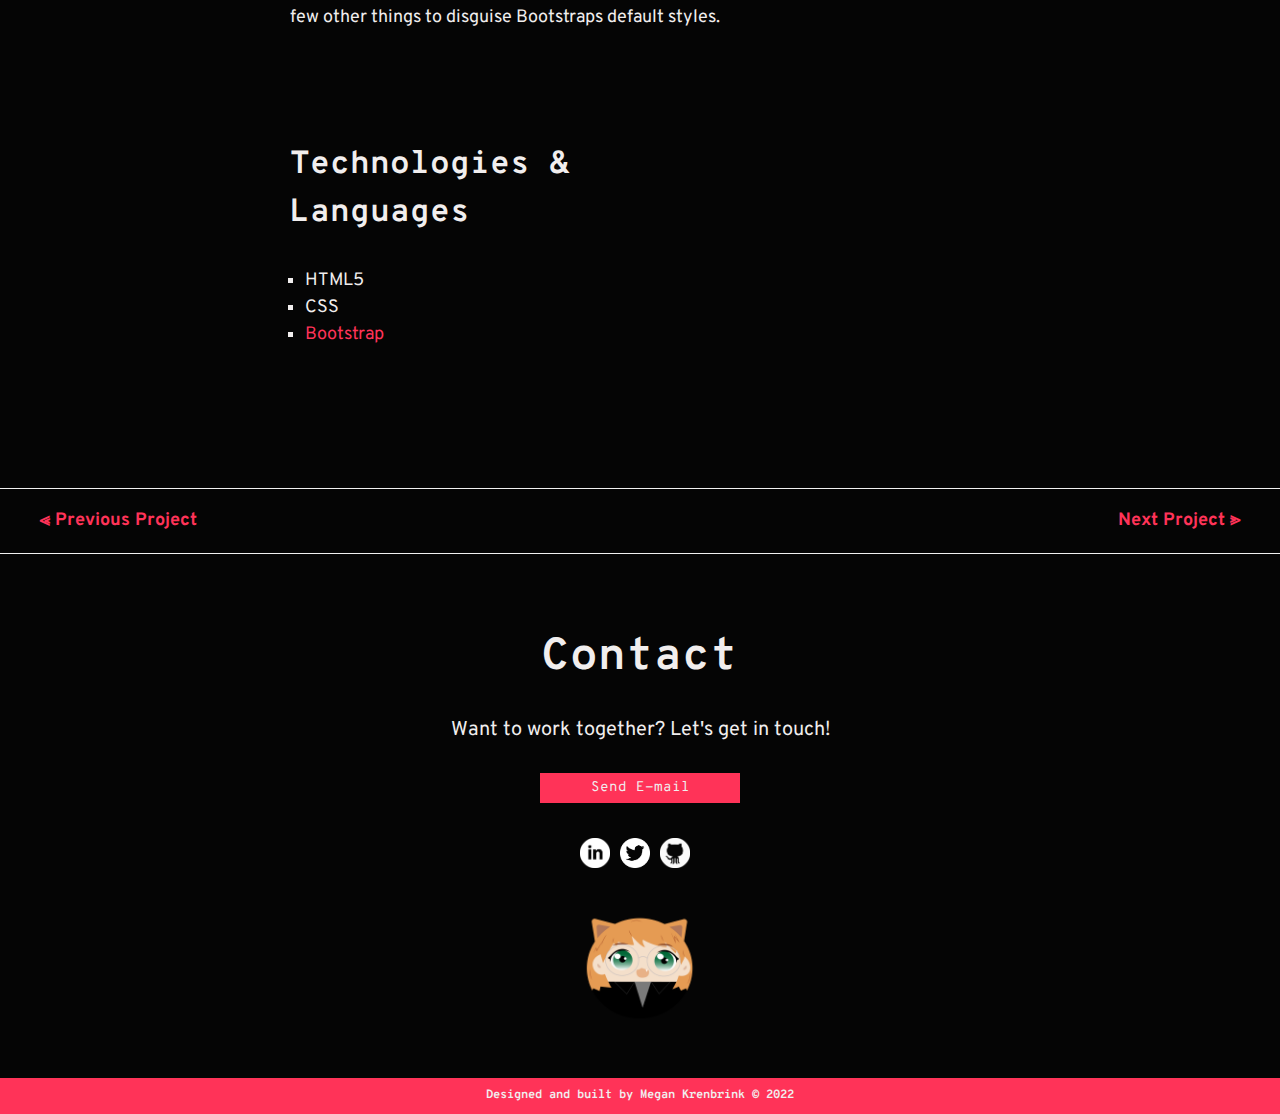
==== commit 9ff3289f: "Updating Project Detail Copy" ====
--- a/mywork-flashpoint.html
+++ b/mywork-flashpoint.html
@@ -12,7 +12,7 @@
   <meta name="og:title" content="Megan Krenbrink Front-End Developer Portfolio | Flashpoint Photography Project">
   <meta name="og:site_name" content="Megan Krenbrink Portfolio">
   <meta name="og:description"
-      content="Flashpoint Photography is a website built using the Bootstrap framework. BCIT New Media and Web Development 2022.">
+    content="Flashpoint Photography is a website built using the Bootstrap framework. BCIT New Media and Web Development 2022.">
   <meta name="og:url" content="https://megankrenbrink.com">
   <meta name="og:image" content="images/megan-profile.png">
   <!-- GOOGLE ANALYTICS -->
@@ -62,19 +62,19 @@
         <div class="project">
           <div class="project-content">
             <div class="project-intro">
-              <p>Flashpoint Photography was my first Bootstrap website and was submitted for a final project in December
-                2021. The project requirements were to create a Bootstrap website but make enough changes so that it
-                wasn't obvious it was a Bootstrap site. This gave me lots of practice with using the framework. </p>
+              <p>Flashpoint Photography was the first website I created using the Bootstrap framework. This was
+                submitted for a project in December, 2021. The project requirements were to create a website using
+                Bootstrap and add custom CSS styles so that it didn't look like a Bootstrap site. </p>
               <img src="images/flashpoint-screens.png" alt="Flashpoint Screens">
             </div>
             <div class="project-process">
               <h2>Process</h2>
-              <p>I first made some wireframes to get a general idea of how I wanted to layout the page. While making
-                these I was checking the Bootstrap documentation to see what features were available to me.</p>
-              <p>Afterwards, I started coding the HTML markup and Bootstrap classes. Figuring out how the classes and
-                naming conventions worked took me the longest, but once I figured it out I was able to get the page
-                looking how I wanted. I finished it off by adding some additional CSS to change the font, button colours
-                and a few other things to disguise Bootstraps default styles.</p>
+              <p>I first made wireframes to get a general idea of how I wanted to layout the page. While making these I
+                was checking the Bootstrap documentation to see what features were available to me.</p>
+              <p>Afterwards, I started coding the HTML markup and adding Bootstrap classes. Figuring out how the classes
+                and naming conventions worked took me the longest to learn, but once I figured these out I was able to
+                get the page looking good and how I wanted. I finished it off by adding some additional CSS to change
+                the font, button colours and a few other things to disguise Bootstraps default styles.</p>
             </div>
             <div class="project-tech">
               <h2>Technologies &<br> Languages</h2>
--- a/styles/main.css
+++ b/styles/main.css
@@ -53,7 +53,7 @@
   cursor: pointer;
 }
 
-.btn-1:active {
+.btn-1:active, .btn-4:active {
   color: #f1eeee;
   background-color: #FF3358;
 }
@@ -72,7 +72,7 @@
   cursor: pointer;
 }
 
-.btn-2:active {
+.btn-2:active, .btn-3:active {
   background-color: transparent;
   border: 1px solid #FF3358;
   color: #FF3358;
@@ -86,13 +86,6 @@
   font-size: 14px;
   padding: 8px;
   cursor: pointer;
-
-}
-
-.btn-3:active {
-  background-color: transparent;
-  border: 1px solid #FF3358;
-  color: #FF3358;
 }
 
 .btn-4 {
@@ -106,11 +99,6 @@
   margin: 0 auto;
   text-align: center;
   cursor: pointer;
-}
-
-.btn-4:hover {
-  color: #f1eeee;
-  background-color: #FF3358;
 }
 
 .link {
@@ -274,7 +262,7 @@
 
 .circle img {
   opacity: .35;
-  max-width: 420px;
+  max-width: 400px;
 }
 
 .down-arrow {
@@ -614,25 +602,14 @@
   .gn-left {
     margin-top: 5px;
   }
-  .btn-1 {
+  .btn-1, .btn-2, .btn-3, .btn-4 {
     transition: 0.5s;
   }
-  .btn-1:hover {
+  .btn-1:hover, .btn-4:hover {
     color: #f1eeee;
     background-color: #FF3358;
   }
-  .btn-2 {
-    transition: 0.5s;
-  }
-  .btn-2:hover {
-    background-color: transparent;
-    border: 1px solid #FF3358;
-    color: #FF3358;
-  }
-  .btn-3 {
-    transition: 0.5s;
-  }
-  .btn-3:hover {
+  .btn-2:hover, .btn-3:hover  {
     background-color: transparent;
     border: 1px solid #FF3358;
     color: #FF3358;
@@ -672,7 +649,7 @@
     font-size: 30px;
   }
   .circle {
-    left: 100px;
+    left: 120px;
   }
   .bnr-text {
     text-align: left;
@@ -700,67 +677,57 @@
   }
 }
 @media (min-width:1200px) {
-  .circle {
-    left: 200px;
-  }
   .section {
     padding: 150px;
+  }
+  .circle {
+    left: 240px;
   }
   .about-me-pic img {
     width: 400px;
     padding-right: 80px;
   }
   .project-bnr-content h1 {
-    font-size: 42px;
+    font-size: 45px;
   }
   .project {
     max-width: 700px;
     padding: 100px 0px;
   }
-  .project p,.project ul {
+  .project p,.project ul, .project-nav a {
     font-size: 18px;
   }
-  .project-intro p {
-    padding-bottom: 80px;
-  }
-  .project-intro {
-    padding-bottom: 80px;
-  }
-  .project-process {
+  .project-intro p, .project-process {
     padding-bottom: 80px;
   }
   .project-process p {
     padding-bottom: 30px;
   }
-  .project-nav {
-    padding: 20px 80px;
-  }
-  .project-nav a {
-    font-size: 16px;
-  }
 }
 @media (min-width:1500px) {
   .circle {
-    left: 400px;
-  }
-  .project-bnr-content h1 {
-    font-size: 48px;
+    left: 450px;
   }
 }
 @media (min-width:1920px) {
   .circle {
-    left: 500px;
-  }
-}
-@media (min-width:2000px) {
+    left: 600px;
+  }
+}
+@media (min-width:2300px) {
   .circle {
-    left: 600px;
+    left: 800px;
   }
 }
 @media (min-width:3000px) {
   .circle {
-    left: 1400px;
-  }
-}
-
-
+    left: 1100px;
+  }
+}
+@media (min-width:3500px) {
+  .circle {
+    left: 1500px;
+  }
+}
+
+
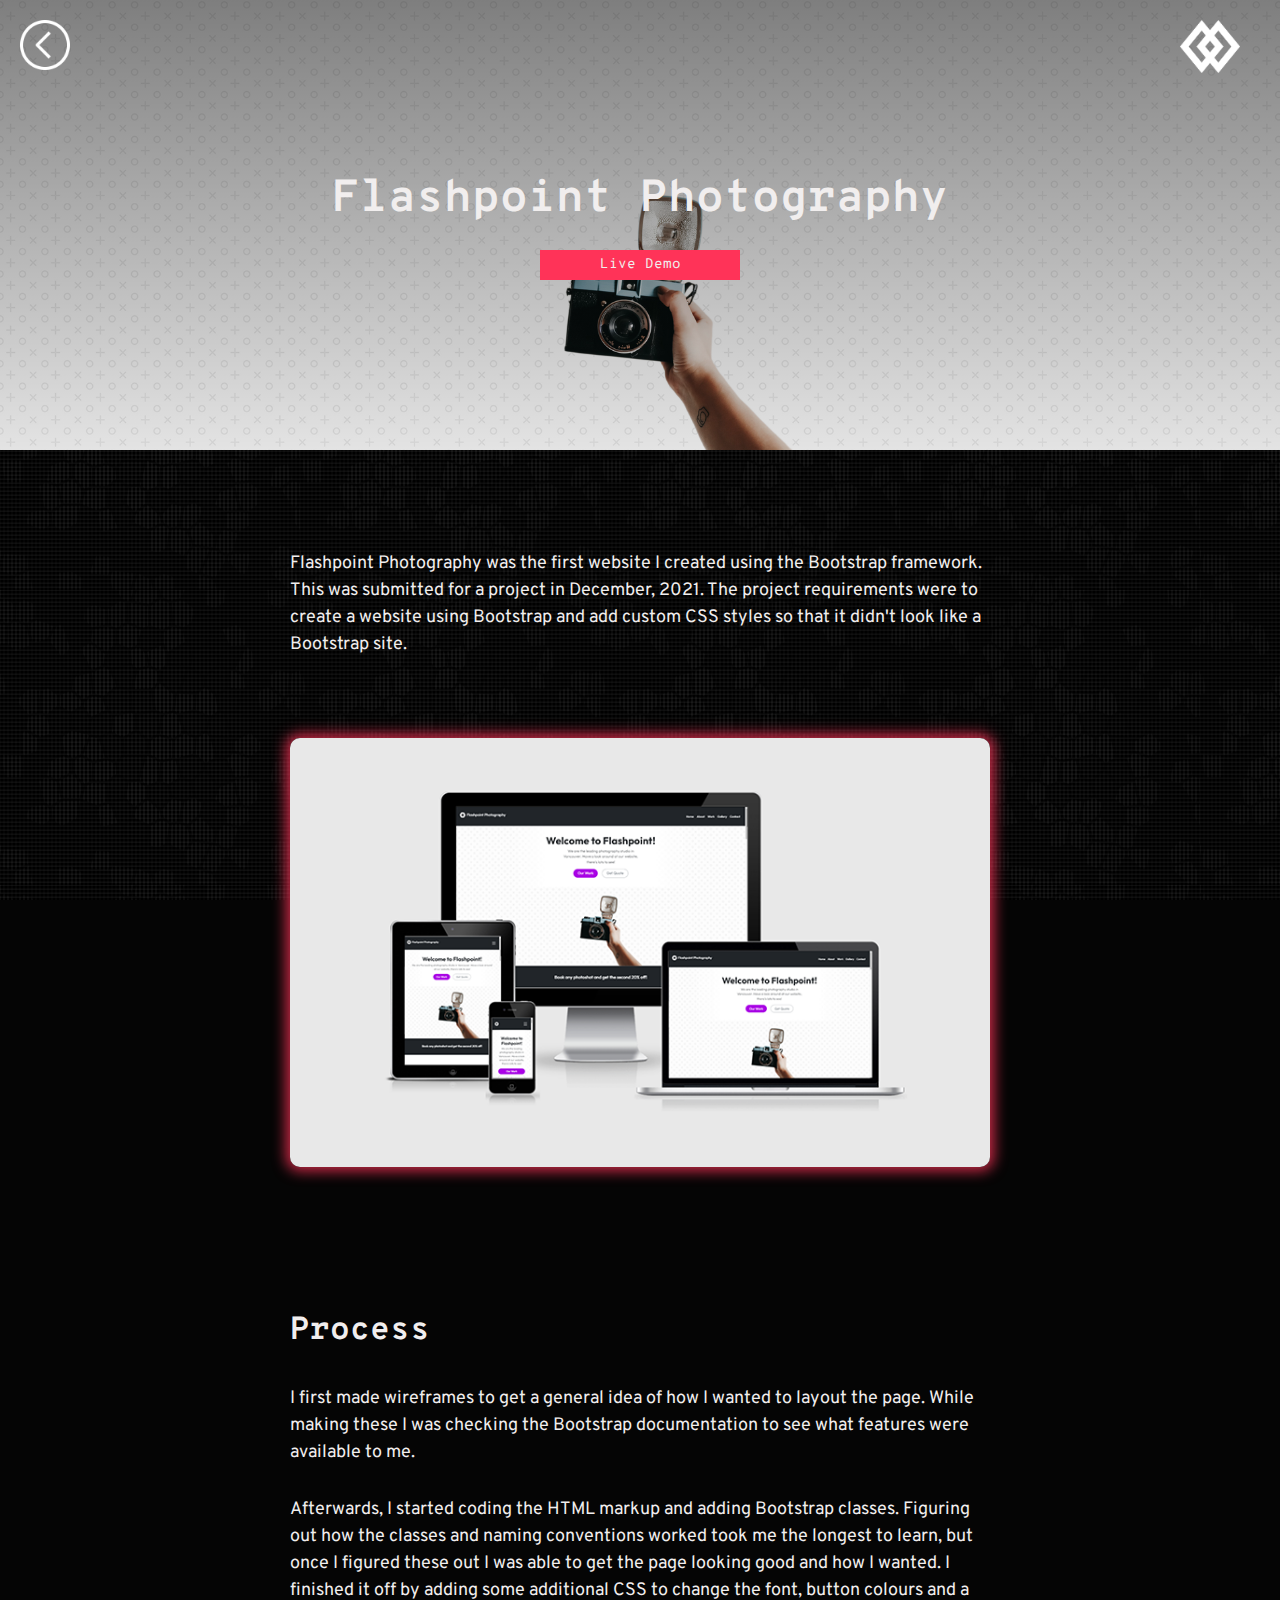
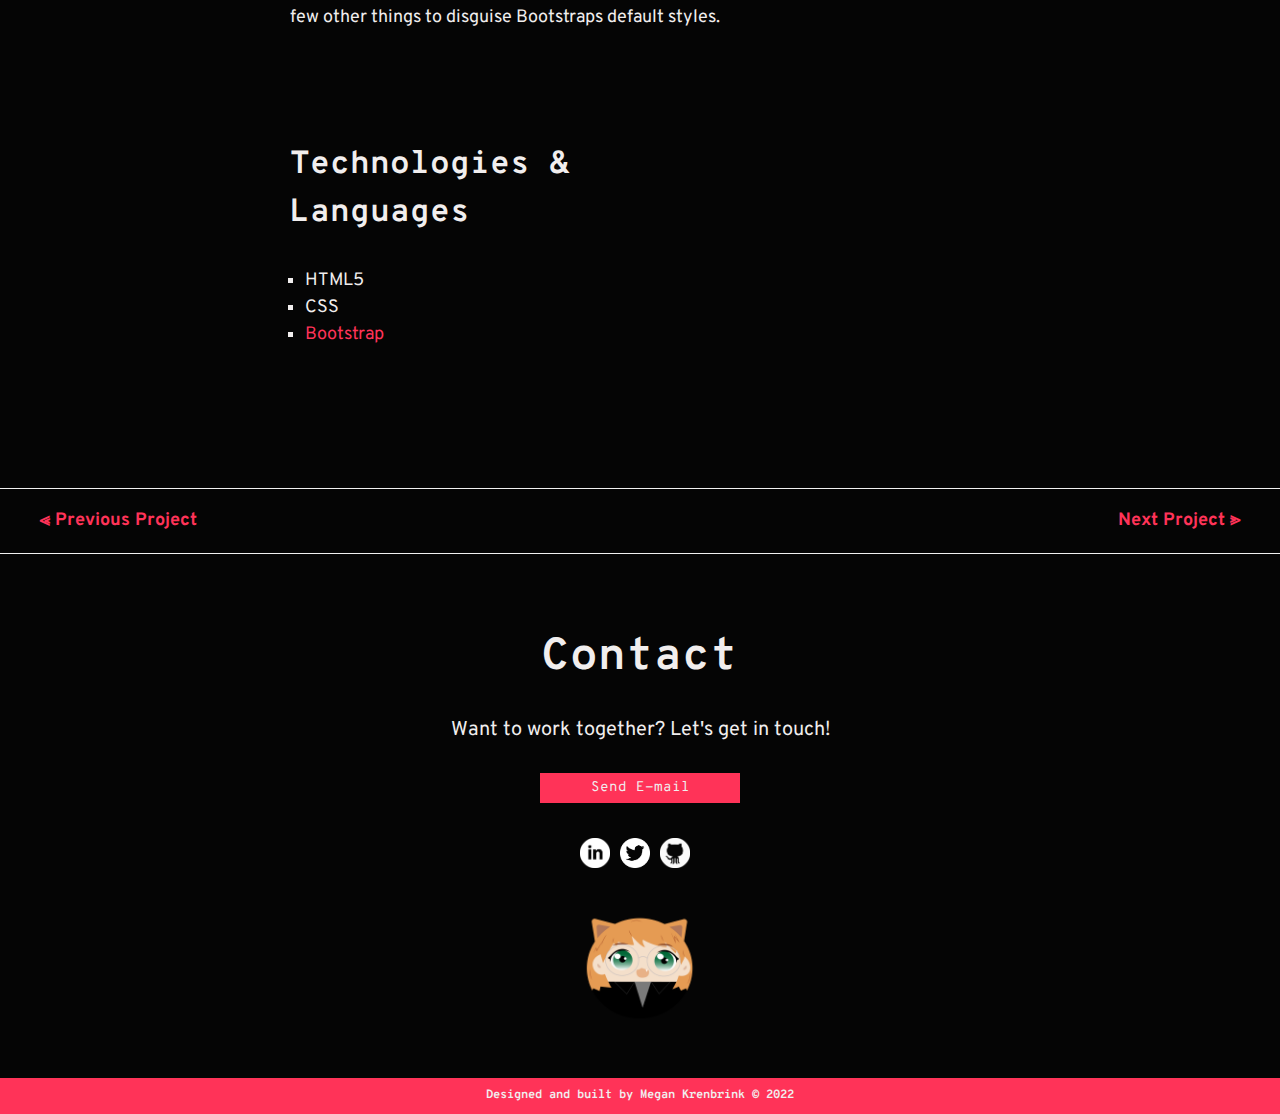
==== commit fc2d35c7: "updadate bio and remove resume" ====
--- a/mywork-flashpoint.html
+++ b/mywork-flashpoint.html
@@ -42,8 +42,8 @@
             <img src="images/left-chevron-white.png" alt="Left Arrow Icon">
           </a>
           <div class="gn-right">
-            <a class="resume btn-4" href="resources/megan-krenbrink-resume.pdf" target="_blank"
-              title="Megan Krenbrink Resume">Resume</a>
+            <!-- <a class="resume btn-4" href="resources/megan-krenbrink-resume.pdf" target="_blank"
+              title="Megan Krenbrink Resume">Resume</a> -->
             <a class="gn-right" href="index.html" title="Home">
               <img src="images/logo_white.png" alt="Logo White">
             </a>
@@ -81,8 +81,10 @@
               <ul>
                 <li>HTML5</li>
                 <li>CSS</li>
-                <li><a class="link" href="https://getbootstrap.com/" target="_blank"
-                    title="Bootstrap Homepage">Bootstrap</a></li>
+                <li>
+                  <a class="link" href="https://getbootstrap.com/" target="_blank"
+                    title="Bootstrap Homepage">Bootstrap</a>
+                </li>
               </ul>
             </div>
           </div>
@@ -92,7 +94,7 @@
     <!-- PROJECT NAVIGATION -->
     <div class="project-nav">
       <a class="prev-project" href="mywork-wearit.html" title="Previous Project">&LessLess; Previous Project</a>
-      <a class="next-project" href="mywork-madcap.html" title="Next Project">Next Project &GreaterGreater;</a>
+      <a class="next-project" href="mywork-loancalculator.html" title="Next Project">Next Project &GreaterGreater;</a>
     </div>
     <!--- CONTACT / FOOTER -->
     <section class="section-ftr" id="contact">
--- a/styles/main.css
+++ b/styles/main.css
@@ -37,39 +37,37 @@
 
 .section {
   padding: 50px 20px;
+  margin: 0 auto;
+}
+
+.btn-1,.btn-2,.btn-3,.btn-4,.btn-5 {
+  font-family: "Overpass Mono", Helvetica, sans-serif;
+  font-size: 14px;
+  cursor: pointer;
+  text-align: center;
+  margin: 0 auto;
 }
 
 .btn-1 {
-  font-family: "Overpass Mono", Helvetica, sans-serif;
   background-color: transparent;
   border: 1px solid #FF3358;
   color: #FF3358;
-  font-size: 14px;
   padding: 5px;
-  width: 100%;
-  margin: 0 auto;
   display: block;
-  text-align: center;
-  cursor: pointer;
-}
-
-.btn-1:active, .btn-4:active {
+}
+
+.btn-1:active, .btn-4:active, .btn-5:active {
   color: #f1eeee;
   background-color: #FF3358;
 }
 
 .btn-2 {
-  font-family: "Overpass Mono", Helvetica, sans-serif;
   border: 1px solid #FF3358;
   color: #f1eeee;
   background-color: #FF3358;
-  font-size: 14px;
   padding: 5px;
   width: 200px;
-  margin: 0 auto;
   display: block;
-  text-align: center;
-  cursor: pointer;
 }
 
 .btn-2:active, .btn-3:active {
@@ -79,26 +77,27 @@
 }
 
 .btn-3 {
-  font-family: "Overpass Mono", Helvetica, sans-serif;
   border: 1px solid #FF3358;
   color: #f1eeee;
   background-color: #FF3358;
-  font-size: 14px;
   padding: 8px;
-  cursor: pointer;
 }
 
 .btn-4 {
-  font-family: "Overpass Mono", Helvetica, sans-serif;
   background-color: transparent;
   border: 1px solid #FF3358;
   color: #FF3358;
-  font-size: 14px;
   padding: 10px;
   width: 100%;
-  margin: 0 auto;
-  text-align: center;
-  cursor: pointer;
+}
+
+.btn-5 {
+  border: 1px solid #FF3358;
+  color: #FF3358;
+  padding: 5px;
+  width: 200px;
+  display: block;
+  margin-top: 10px;
 }
 
 .link {
@@ -471,6 +470,12 @@
 .phpyearbook-bnr {
   background: linear-gradient(180deg, rgba(42,9,68,1) 0%, rgba(153,66,244,1) 100%);
 }
+.mealsonmules-bnr {
+  background: linear-gradient(180deg,  rgba(32, 104, 107) 0%, rgba(138, 198, 77) 100%);
+}
+.newsapp-bnr {
+  background: linear-gradient(180deg, rgba(43,45,66,1) 30%, rgba(141,153,174,1) 100%);
+}
 /***************************************************
   PROJECT PAGES
 ****************************************************/
@@ -583,12 +588,32 @@
     padding: 40px 5px;
   }
 }
+@media (min-width:375px) {
+  .my-work {
+    padding: 50px 20px;
+  }
+}
+@media (min-width:400px) {
+  .my-work {
+    padding: 50px 50px;
+  }
+}
+@media (min-width:500px) {
+  .my-work {
+    padding: 50px 100px;
+  }
+}
+@media (min-width:600px) {
+  .my-work {
+    padding: 50px 5px;
+  }
+}
 @media (min-width:768px) {
   .bg-img-home {
     height: 100vh;
   }
   .section {
-    padding: 60px;
+    padding: 75px;
   }
   .gn-back img {
     width: 50px;
@@ -602,24 +627,34 @@
   .gn-left {
     margin-top: 5px;
   }
-  .btn-1, .btn-2, .btn-3, .btn-4 {
+  .btn-1, .btn-2, .btn-3, .btn-4, .btn-5 {
     transition: 0.5s;
   }
   .btn-1:hover, .btn-4:hover {
     color: #f1eeee;
     background-color: #FF3358;
   }
-  .btn-2:hover, .btn-3:hover  {
+  .btn-3:hover  {
     background-color: transparent;
     border: 1px solid #FF3358;
     color: #FF3358;
   }
+  .btn-5:hover, .btn-2:hover {
+    color: #f1eeee;
+    background-color: #c00f29;
+    border: 1px solid #c00f29;
+  }
+  .contact .btn-2:hover {
+    background-color: transparent;
+    border: 1px solid #FF3358;
+    color: #FF3358;
+  }
   .my-work {
     margin: 0 auto;
   }
   .my-work h2 {
     font-size: 40px;
-    padding-bottom: 55px;
+    padding-bottom: 40px;
   }
   .about-me {
     flex-direction: row;
@@ -640,7 +675,20 @@
     padding: 20px 40px;
   }
 }
+@media (min-width: 840px) {
+  .my-work {
+    padding: 60px;
+  }
+}
+@media (min-width: 900px) {
+  .my-work {
+    padding: 80px;
+  }
+}
 @media (min-width:992px) {
+  .my-work {
+    padding: 0px;
+  }
   .sidepanel {
     height: 400px;
   } 
@@ -667,7 +715,7 @@
     font-size: 20px;
   }
   .my-work h2 {
-    font-size: 48px;
+    font-size: 42px;
   }
   .work-card {
     margin: 15px;
@@ -678,7 +726,7 @@
 }
 @media (min-width:1200px) {
   .section {
-    padding: 150px;
+    padding: 100px 175px;
   }
   .circle {
     left: 240px;
@@ -704,10 +752,21 @@
     padding-bottom: 30px;
   }
 }
+@media (min-width:1400px) {
+  .section {
+    padding: 80px 120px;
+  }
+  .my-work {
+    padding-bottom: 80px;
+  }
+}
 @media (min-width:1500px) {
   .circle {
     left: 450px;
   }
+  .section {
+    padding: 100px 175px;
+  }
 }
 @media (min-width:1920px) {
   .circle {
